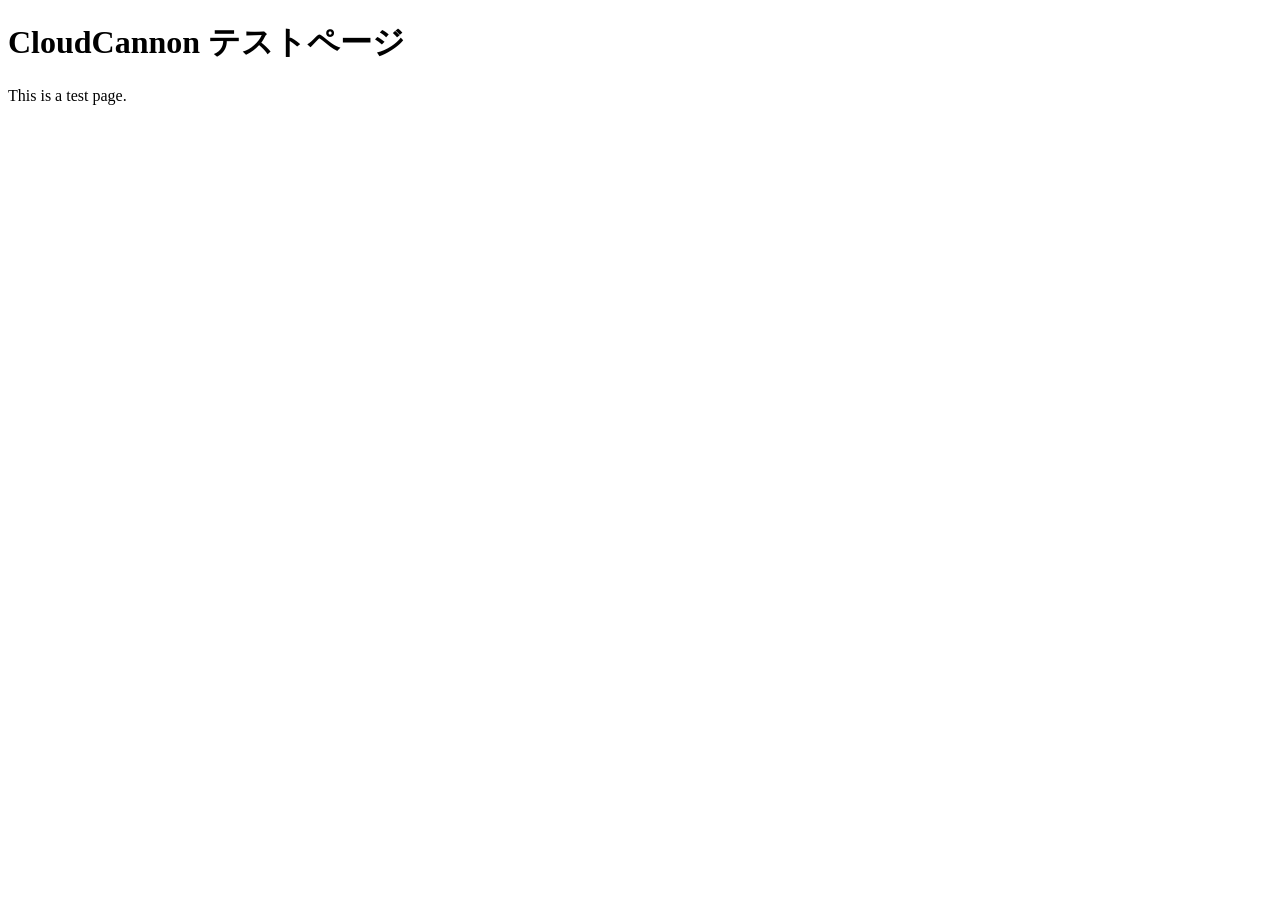
==== index.html @ cd589767 "Update index.html" ====
<!doctype html>
<html lang="ja">
<head>
  <meta charset="utf-8">
  <meta name="viewport" content="width=device-width, initial-scale=1">
  <title>CloudCannon Test</title>
</head>
<body>
  <h1>CloudCannon テストページ</h1>
  <p>This is a test page.</p>
</body>
</html>
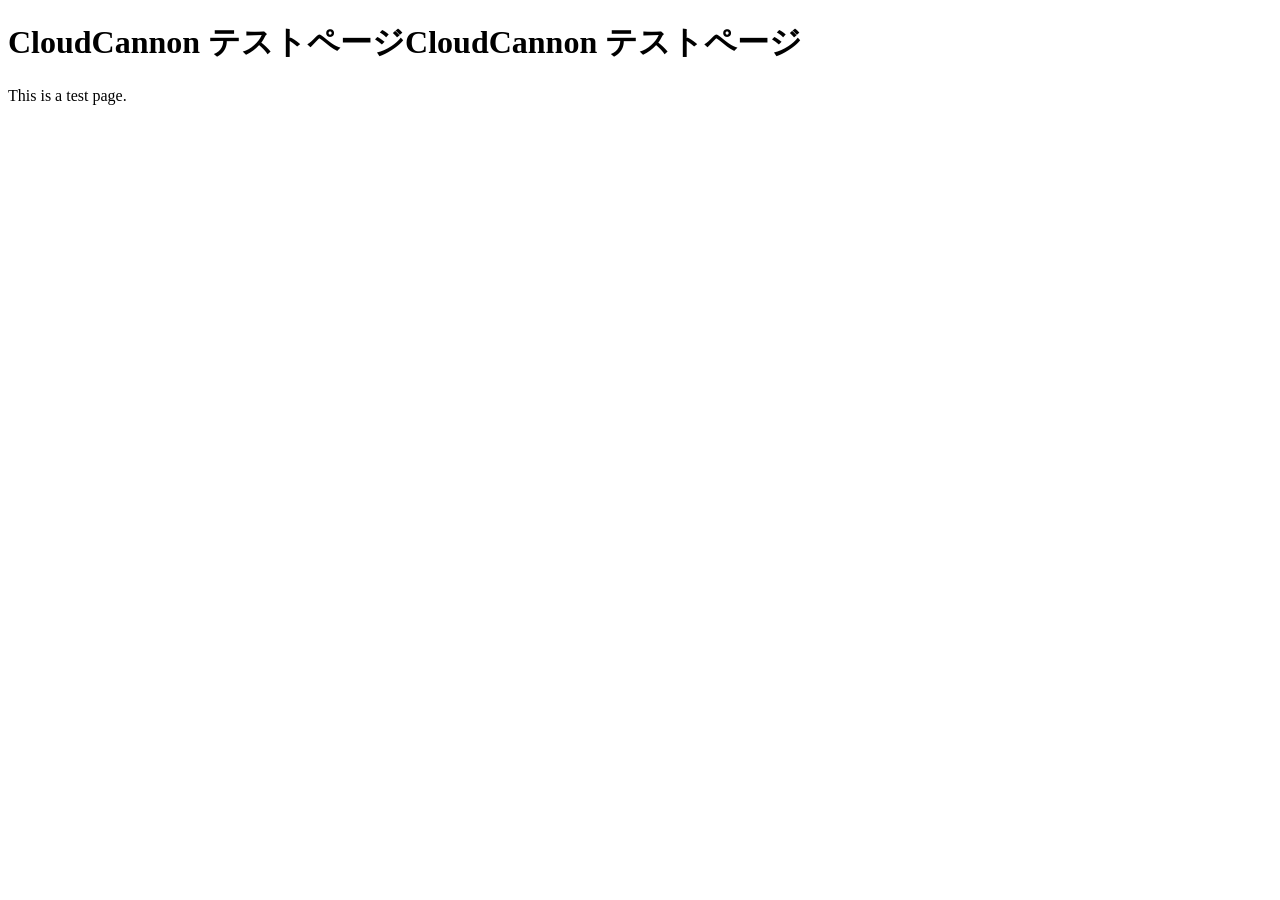
==== commit 51338640: "Updated 1 file via CloudCannon." ====
--- a/index.html
+++ b/index.html
@@ -6,7 +6,18 @@
   <title>CloudCannon Test</title>
 </head>
 <body>
-  <h1>CloudCannon テストページ</h1>
-  <p>This is a test page.</p>
+  <h1
+    data-editable="source"
+    data-path="/index.html"
+    data-key="title">
+    CloudCannon テストページCloudCannon テストページ
+  </h1>
+
+  <p
+    data-editable="source"
+    data-path="/index.html"
+    data-key="intro">
+    This is a test page.
+  </p>
 </body>
 </html>
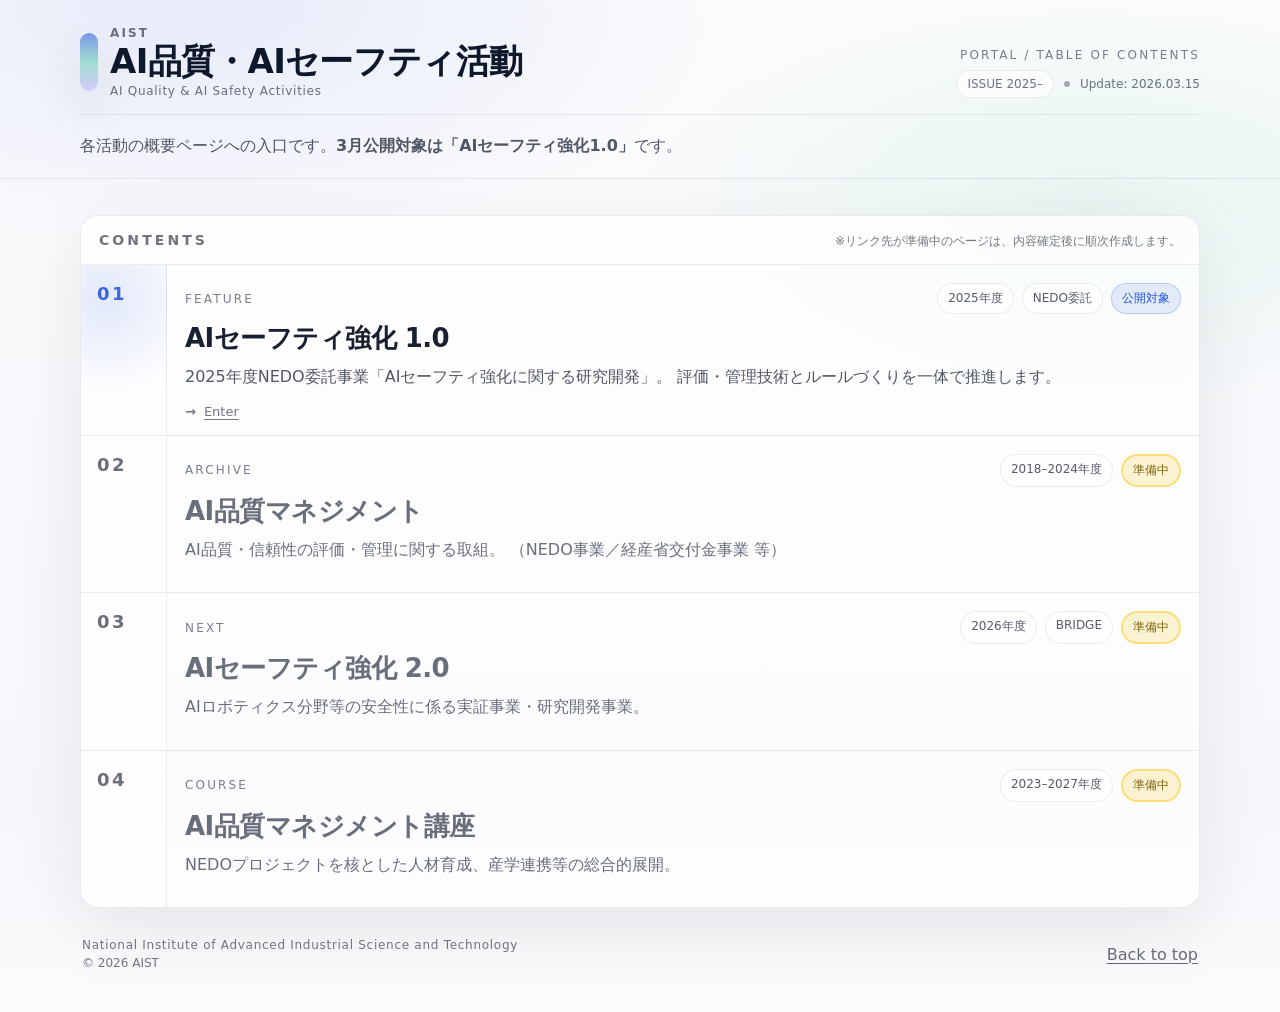
==== commit 66226e60: "Add files via upload" ====
--- a/index.html
+++ b/index.html
@@ -1,23 +1,173 @@
 <!doctype html>
 <html lang="ja">
 <head>
-  <meta charset="utf-8">
-  <meta name="viewport" content="width=device-width, initial-scale=1">
-  <title>CloudCannon Test</title>
+  <meta charset="utf-8" />
+  <meta name="viewport" content="width=device-width,initial-scale=1" />
+  <title>産総研 AI品質・AIセーフティ活動</title>
+  <meta name="description" content="産総研のAI品質・AIセーフティ活動 ポータル（目次）" />
+  <link rel="stylesheet" href="assets/css/portal.css" />
 </head>
-<body>
-  <h1
-    data-editable="source"
-    data-path="/index.html"
-    data-key="title">
-    CloudCannon テストページCloudCannon テストページ
-  </h1>
 
-  <p
-    data-editable="source"
-    data-path="/index.html"
-    data-key="intro">
-    This is a test page.
-  </p>
+<body class="portal">
+  <header class="portal-header" id="top">
+    <div class="portal-container">
+      <div class="mast">
+        <div class="mast-left">
+          <div class="mast-mark" aria-hidden="true"></div>
+          <div class="mast-text">
+            <div class="mast-org editable">AIST</div>
+            <div class="mast-title editable">AI品質・AIセーフティ活動</div>
+            <div class="mast-sub editable">AI Quality &amp; AI Safety Activities</div>
+          </div>
+        </div>
+
+        <div class="mast-right">
+          <div class="issue">
+            <div class="issue-kicker editable">PORTAL / TABLE OF CONTENTS</div>
+            <div class="issue-meta">
+              <span class="issue-pill editable">ISSUE 2025–</span>
+              <span class="issue-dot" aria-hidden="true"></span>
+              <span class="issue-date editable">Update: <time datetime="2026-03-15">2026.03.15</time></span>
+            </div>
+          </div>
+        </div>
+      </div>
+
+      <div class="lead">
+        <p class="lead-text editable">
+          各活動の概要ページへの入口です。<strong>3月公開対象は「AIセーフティ強化1.0」</strong>です。
+        </p>
+      </div>
+    </div>
+  </header>
+
+  <main class="portal-main">
+    <div class="portal-container">
+      <section class="toc" aria-label="目次">
+        <div class="toc-head">
+          <h1 class="toc-title editable">CONTENTS</h1>
+          <div class="toc-note editable">※リンク先が準備中のページは、内容確定後に順次作成します。</div>
+        </div>
+
+        <!-- FEATURE（公開対象） -->
+        <article class="toc-item toc-feature">
+          <a class="toc-link" href="aisafety1/index.html" target="_blank">
+            <div class="toc-no">01</div>
+            <div class="toc-body">
+              <div class="toc-topline">
+                <div class="toc-label editable">FEATURE</div>
+                <div class="toc-tags">
+                  <span class="tag editable">2025年度</span>
+                  <span class="tag editable">NEDO委託</span>
+                  <span class="tag is-live editable">公開対象</span>
+                </div>
+              </div>
+
+              <h2 class="toc-h editable">AIセーフティ強化 1.0</h2>
+              <p class="toc-desc editable">
+                2025年度NEDO委託事業「AIセーフティ強化に関する研究開発」。
+                評価・管理技術とルールづくりを一体で推進します。
+              </p>
+
+              <div class="toc-foot">
+                <span class="toc-arrow" aria-hidden="true">→</span>
+                <span class="toc-cta editable">Enter</span>
+              </div>
+            </div>
+          </a>
+        </article>
+
+        <!-- 以降：準備中 -->
+        <article class="toc-item">
+          <!-- <a class="toc-link is-soon" href="aiqm/index.html" target="_blank"> -->
+          <div class="toc-link is-soon" aria-disabled="true">
+            <div class="toc-no">02</div>
+            <div class="toc-body">
+              <div class="toc-topline">
+                <div class="toc-label editable">ARCHIVE</div>
+                <div class="toc-tags">
+                  <span class="tag editable">2018–2024年度</span>
+                  <span class="tag is-soon editable">準備中</span>
+                </div>
+              </div>
+
+              <h2 class="toc-h editable">AI品質マネジメント</h2>
+              <p class="toc-desc editable">
+                AI品質・信頼性の評価・管理に関する取組。
+                （NEDO事業／経産省交付金事業 等）
+              </p>
+
+              <div class="toc-foot">
+                <!--<span class="toc-cta is-soon">準備中</span>-->
+              </div>
+            </div>
+          </div>
+          <!-- </a> -->
+        </article>
+
+        <article class="toc-item">
+          <!-- <a class="toc-link is-soon" href="aisafety2/index.html" target="_blank"> -->
+          <div class="toc-link is-soon" aria-disabled="true">
+            <div class="toc-no">03</div>
+            <div class="toc-body">
+              <div class="toc-topline">
+                <div class="toc-label editable">NEXT</div>
+                <div class="toc-tags">
+                  <span class="tag editable">2026年度</span>
+                  <span class="tag editable">BRIDGE</span>
+                  <span class="tag is-soon editable">準備中</span>
+                </div>
+              </div>
+
+              <h2 class="toc-h editable">AIセーフティ強化 2.0</h2>
+              <p class="toc-desc editable">
+                AIロボティクス分野等の安全性に係る実証事業・研究開発事業。
+              </p>
+
+              <div class="toc-foot">
+                <!--<span class="toc-cta is-soon">準備中</span>-->
+              </div>
+            </div>
+          </div>
+          <!-- </a> -->
+        </article>
+
+        <article class="toc-item">
+          <!-- <a class="toc-link is-soon" href="aiqm-course/index.html" target="_blank"> -->
+          <div class="toc-link is-soon" aria-disabled="true">
+            <div class="toc-no">04</div>
+            <div class="toc-body">
+              <div class="toc-topline">
+                <div class="toc-label editable">COURSE</div>
+                <div class="toc-tags">
+                  <span class="tag editable">2023–2027年度</span>
+                  <span class="tag is-soon editable">準備中</span>
+                </div>
+              </div>
+
+              <h2 class="toc-h editable">AI品質マネジメント講座</h2>
+              <p class="toc-desc editable">
+                NEDOプロジェクトを核とした人材育成、産学連携等の総合的展開。
+              </p>
+
+              <div class="toc-foot">
+                <!--<span class="toc-cta is-soon">準備中</span>-->
+              </div>
+            </div>
+          </div>
+          <!-- </a> -->
+        </article>
+
+      </section>
+
+      <footer class="portal-footer">
+        <div class="footer-left">
+          <div class="footer-title editable">National Institute of Advanced Industrial Science and Technology</div>
+          <div class="footer-sub editable">© 2026 AIST</div>
+        </div>
+        <a class="footer-top editable" href="#top">Back to top</a>
+      </footer>
+    </div>
+  </main>
 </body>
-</html>
+</html>
--- a/assets/css/portal.css
+++ b/assets/css/portal.css
@@ -0,0 +1,364 @@
+:root{
+  --bg:#fbfbfd;
+  --paper:#ffffff;
+  --ink:#0f172a;
+  --muted:rgba(15,23,42,.70);
+  --line:rgba(15,23,42,.14);
+  --hair:rgba(15,23,42,.08);
+  --shadow: 0 22px 70px rgba(2,6,23,.08);
+
+  --accent:#1d4ed8;         /* feature accent */
+  --accent2:rgba(29,78,216,.12);
+  --soon:rgba(15,23,42,.42);
+
+  --w: 1120px;
+}
+
+*{ box-sizing:border-box; }
+html{ scroll-behavior:smooth; }
+body{
+  margin:0;
+  font-family: system-ui, -apple-system, "Noto Sans JP", sans-serif;
+  color: var(--ink);
+  background:
+    radial-gradient(900px 420px at 15% 0%, rgba(29,78,216,.09), transparent 60%),
+    radial-gradient(760px 380px at 85% 20%, rgba(16,185,129,.08), transparent 60%),
+    linear-gradient(180deg, #fbfbfd, #f6f7fb 80%, #fbfbfd);
+}
+
+.portal-container{
+  width: min(var(--w), calc(100% - 40px));
+  margin-inline:auto;
+}
+
+.portal-header{
+  padding: 26px 0 18px;
+  border-bottom: 1px solid var(--hair);
+}
+
+.mast{
+  display:flex;
+  align-items:flex-end;
+  justify-content:space-between;
+  gap: 18px;
+}
+
+.mast-left{
+  display:flex;
+  align-items:center;
+  gap: 12px;
+}
+
+.mast-mark{
+  width: 18px;
+  height: 58px;
+  border-radius: 10px;
+  background: linear-gradient(180deg, rgba(29,78,216,.55), rgba(16,185,129,.35), rgba(139,92,246,.25));
+  box-shadow: 0 18px 45px rgba(2,6,23,.12);
+}
+
+.mast-org{
+  font-weight: 800;
+  letter-spacing:.18em;
+  font-size: 12px;
+  color: rgba(15,23,42,.60);
+}
+
+.mast-title{
+  font-weight: 900;
+  font-size: clamp(22px, 2.8vw, 34px);
+  letter-spacing: -.02em;
+  line-height: 1.05;
+  margin-top: 4px;
+}
+
+.mast-sub{
+  margin-top: 4px;
+  font-size: 12px;
+  color: rgba(15,23,42,.60);
+  letter-spacing:.06em;
+}
+
+.issue{
+  text-align:right;
+}
+.issue-kicker{
+  font-size: 12px;
+  letter-spacing:.18em;
+  color: rgba(15,23,42,.55);
+}
+.issue-meta{
+  margin-top: 8px;
+  display:flex;
+  align-items:center;
+  justify-content:flex-end;
+  gap: 10px;
+  color: rgba(15,23,42,.60);
+  font-size: 12px;
+}
+.issue-pill{
+  border:1px solid var(--hair);
+  padding: 6px 10px;
+  border-radius: 999px;
+  background: rgba(255,255,255,.65);
+}
+.issue-dot{
+  width:6px; height:6px;
+  border-radius:999px;
+  background: rgba(15,23,42,.35);
+}
+
+.lead{
+  margin-top: 16px;
+  padding-top: 16px;
+  border-top: 1px solid var(--hair);
+}
+.lead-text{
+  margin:0;
+  color: rgba(15,23,42,.72);
+  line-height: 1.85;
+  max-width: 88ch;
+}
+
+.portal-main{
+  padding: 18px 0 42px;
+}
+
+.toc{
+  margin-top: 18px;
+  background: rgba(255,255,255,.65);
+  border: 1px solid var(--hair);
+  border-radius: 18px;
+  box-shadow: var(--shadow);
+  overflow:hidden;
+}
+
+.toc-head{
+  display:flex;
+  align-items:baseline;
+  justify-content:space-between;
+  gap: 14px;
+  padding: 16px 18px 14px;
+  border-bottom: 1px solid var(--hair);
+  background: rgba(255,255,255,.55);
+}
+.toc-title{
+  margin:0;
+  letter-spacing:.22em;
+  font-size: 14px;
+  text-transform: uppercase;
+  color: rgba(15,23,42,.60);
+}
+.toc-note{
+  font-size: 12px;
+  color: rgba(15,23,42,.58);
+}
+
+.toc-item{
+  border-top: 1px solid var(--hair);
+}
+.toc-item:first-of-type{ border-top:none; }
+
+.toc-link{
+  display:grid;
+  grid-template-columns: 86px 1fr;
+  gap: 0;
+  text-decoration:none;
+  color: inherit;
+}
+
+.toc-no{
+  padding: 18px 16px;
+  border-right: 1px solid var(--hair);
+  background: rgba(255,255,255,.40);
+  font-weight: 900;
+  font-size: 18px;
+  letter-spacing:.14em;
+  color: rgba(15,23,42,.55);
+}
+
+.toc-body{
+  padding: 18px 18px 16px;
+}
+
+.toc-topline{
+  display:flex;
+  align-items:center;
+  justify-content:space-between;
+  gap: 12px;
+  flex-wrap:wrap;
+}
+
+.toc-label{
+  font-size: 12px;
+  letter-spacing:.18em;
+  text-transform: uppercase;
+  color: rgba(15,23,42,.55);
+}
+
+.toc-tags{
+  display:flex;
+  gap: 8px;
+  flex-wrap:wrap;
+}
+
+.tag{
+  font-size: 12px;
+  padding: 6px 10px;
+  border-radius: 999px;
+  border: 1px solid var(--hair);
+  background: rgba(255,255,255,.65);
+  color: rgba(15,23,42,.70);
+}
+
+.tag.is-live{
+  border-color: rgba(29,78,216,.22);
+  background: rgba(29,78,216,.10);
+  color: rgba(29,78,216,.95);
+}
+
+.tag.is-soon{
+  border-style: dashed;
+  color: rgba(15,23,42,.52);
+}
+
+.toc-h{
+  margin: 10px 0 8px;
+  font-size: clamp(18px, 2.4vw, 26px);
+  letter-spacing: -.02em;
+  line-height: 1.15;
+}
+
+.toc-desc{
+  margin:0;
+  color: rgba(15,23,42,.72);
+  line-height: 1.85;
+  max-width: 90ch;
+}
+
+.toc-foot{
+  margin-top: 12px;
+  display:flex;
+  align-items:center;
+  gap: 8px;
+  color: rgba(15,23,42,.58);
+  font-size: 13px;
+}
+.toc-arrow{
+  font-weight: 900;
+}
+.toc-cta{
+  text-decoration: underline;
+  text-underline-offset: 3px;
+}
+
+/* FEATUREだけ、ほんの少し強調 */
+.toc-feature .toc-no{
+  color: rgba(29,78,216,.85);
+  background:
+    radial-gradient(140px 140px at 30% 20%, var(--accent2), transparent 70%),
+    rgba(255,255,255,.45);
+}
+.toc-feature .toc-h{
+  color: rgba(15,23,42,.96);
+}
+.toc-feature .toc-link:hover{
+  background: rgba(255,255,255,.75);
+}
+
+/* 準備中は少し落とす */
+.toc-link.is-soon .toc-no,
+.toc-link.is-soon .toc-h,
+.toc-link.is-soon .toc-desc{
+  color: rgba(15,23,42,.62);
+}
+.toc-link.is-soon:hover{
+  background: rgba(255,255,255,.68);
+}
+
+/* Footer */
+.portal-footer{
+  margin-top: 18px;
+  display:flex;
+  align-items:center;
+  justify-content:space-between;
+  gap: 12px;
+  padding: 12px 2px 0;
+  color: rgba(15,23,42,.58);
+}
+.footer-title{
+  font-size: 12px;
+  letter-spacing:.06em;
+}
+.footer-sub{
+  margin-top: 4px;
+  font-size: 12px;
+}
+.footer-top{
+  color: rgba(15,23,42,.62);
+  text-decoration: underline;
+  text-underline-offset: 3px;
+}
+
+/* Responsive */
+@media (max-width: 860px){
+  .mast{ flex-direction:column; align-items:flex-start; }
+  .issue{ text-align:left; }
+  .issue-meta{ justify-content:flex-start; }
+  .toc-link{ grid-template-columns: 72px 1fr; }
+  .toc-no{ padding: 16px 14px; }
+}
+
+@media (max-width: 520px){
+  .toc-link{ grid-template-columns: 1fr; }
+  .toc-no{
+    border-right: none;
+    border-bottom: 1px solid var(--hair);
+    display:flex;
+    align-items:center;
+    justify-content:flex-start;
+    gap: 10px;
+  }
+}
+/* ---- Coming soon emphasis ---- */
+.toc-link.is-soon{
+  cursor: default;
+}
+
+.toc-link.is-soon .toc-cta.is-soon{
+  display: inline-block;
+  padding: 6px 12px;
+  border-radius: 999px;
+  border: 1px solid rgba(11,18,32,.18);
+  font-weight: 800;
+  letter-spacing: .02em;
+}
+
+.toc-link.is-soon .tag.is-soon{
+  font-weight: normal;
+  border-width: 2px;
+}
+/* ---- Coming soon (yellow tone) ---- */
+.toc-link.is-soon{
+  cursor: default;
+}
+
+/* 「準備中」タグ（小さいバッジ） */
+.tag.is-soon{
+  background: rgba(245, 198, 10, .18);   /* 薄い黄 */
+  border: 1px solid rgba(245, 198, 10, .45);
+  color: rgba(120, 90, 0, .95);          /* 黄土 */
+  font-weight: 800;
+}
+
+/* 下部の「準備中」表示（CTA） */
+.toc-cta.is-soon{
+  display: inline-block;
+  padding: 6px 12px;
+  border-radius: 999px;
+  background: rgba(245, 198, 10, .14);
+  border: 2px solid rgba(245, 198, 10, .55);
+  color: rgba(120, 90, 0, .95);
+  font-weight: 900;
+  letter-spacing: .02em;
+}
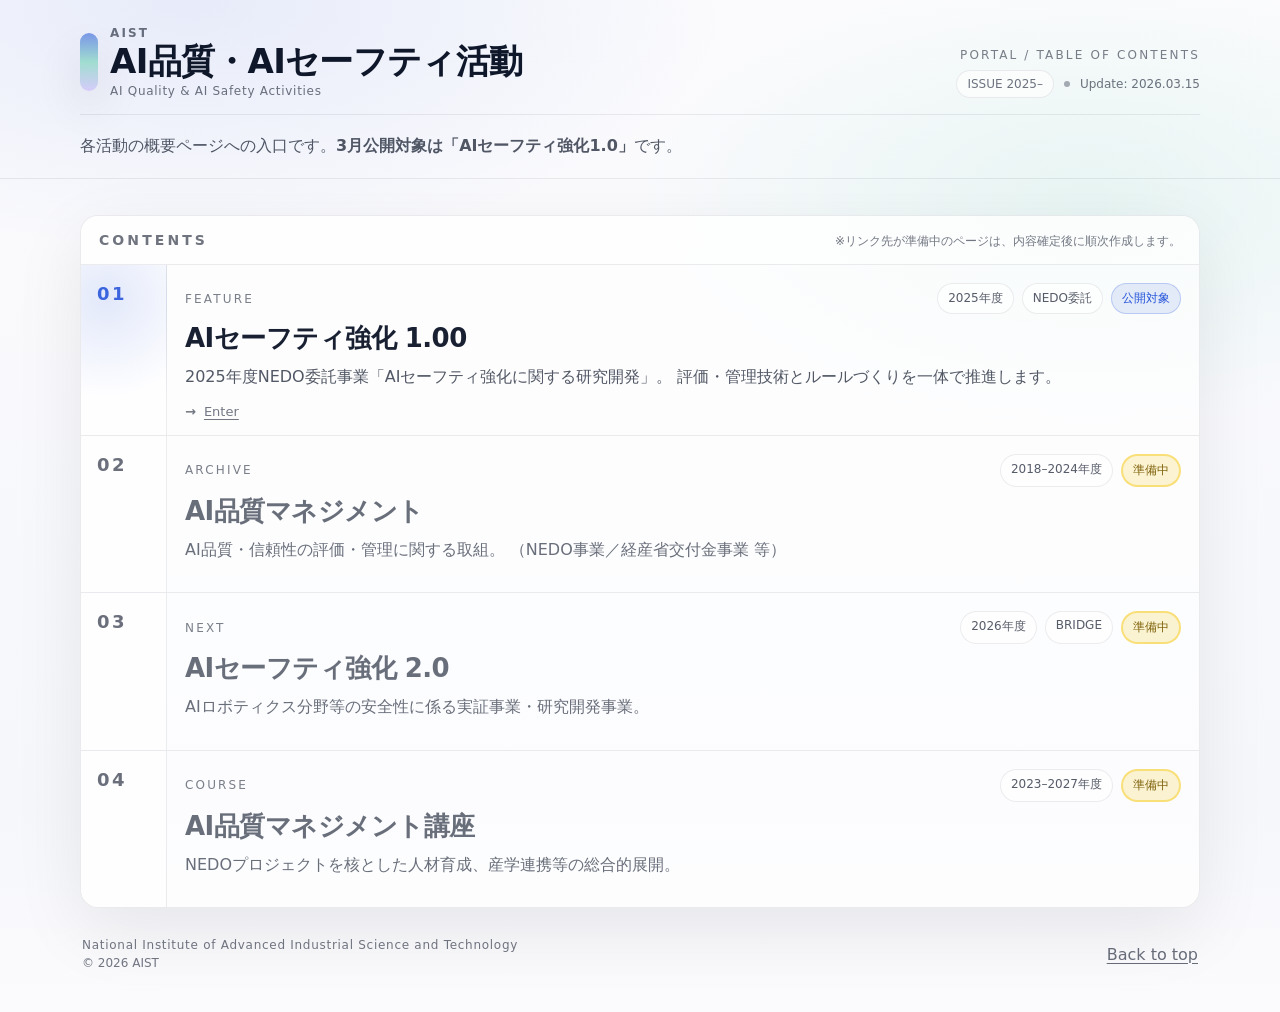
==== commit 711b5509: "Updated 1 file via CloudCannon." ====
--- a/index.html
+++ b/index.html
@@ -1,4 +1,4 @@
-<!doctype html>
+<!DOCTYPE html>
 <html lang="ja">
 <head>
   <meta charset="utf-8" />
@@ -63,7 +63,9 @@
                 </div>
               </div>
 
-              <h2 class="toc-h editable">AIセーフティ強化 1.0</h2>
+              <h2 class="toc-h editable">
+                AIセーフティ強化 1.00
+              </h2>
               <p class="toc-desc editable">
                 2025年度NEDO委託事業「AIセーフティ強化に関する研究開発」。
                 評価・管理技術とルールづくりを一体で推進します。
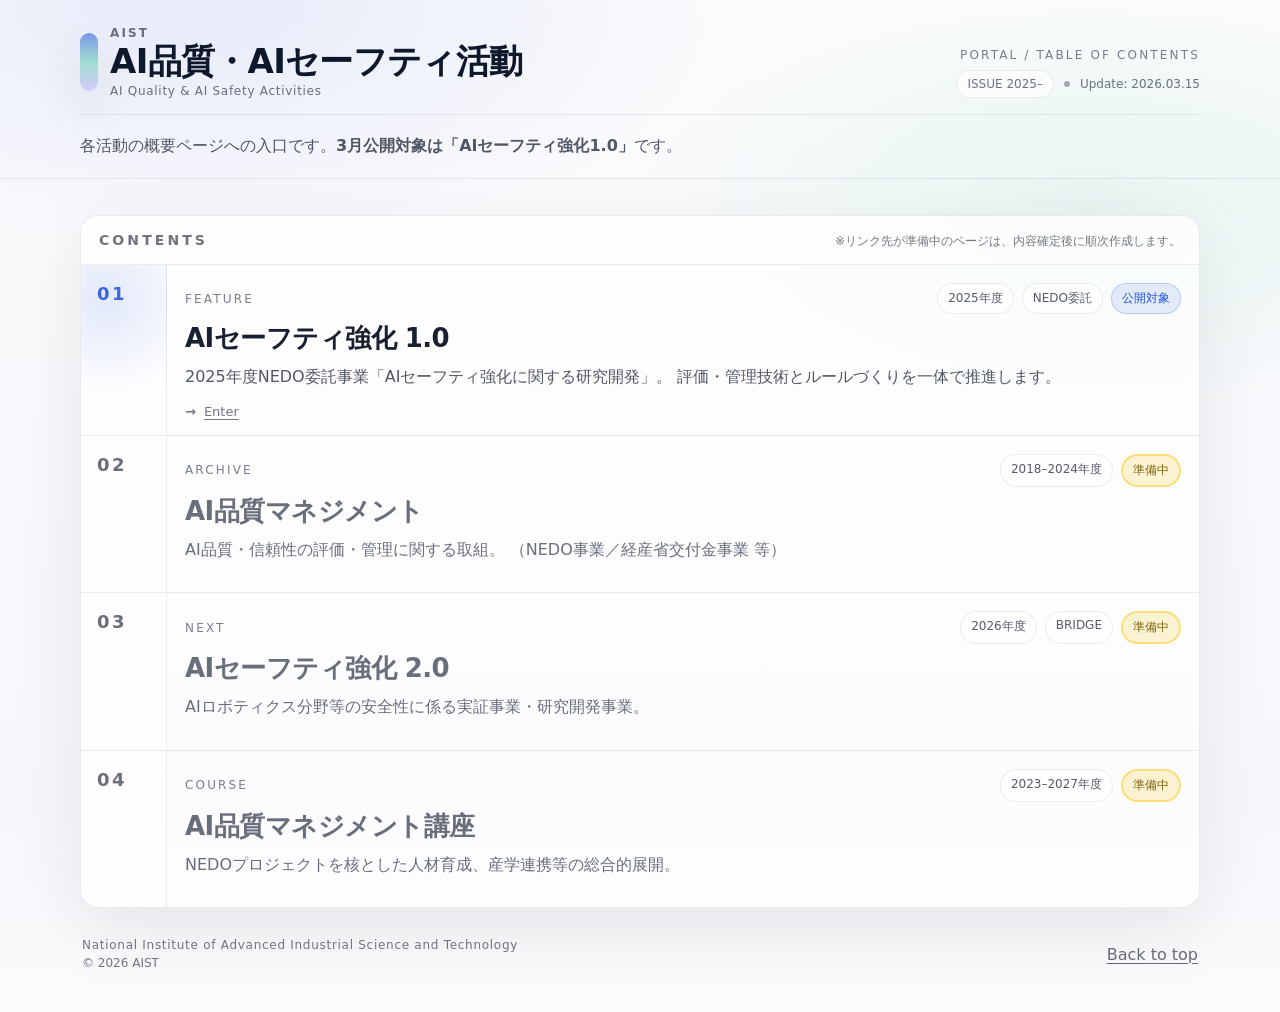
==== commit a8d0b16f: "Updated 1 file via CloudCannon." ====
--- a/index.html
+++ b/index.html
@@ -64,7 +64,7 @@
               </div>
 
               <h2 class="toc-h editable">
-                AIセーフティ強化 1.00
+                AIセーフティ強化 1.0
               </h2>
               <p class="toc-desc editable">
                 2025年度NEDO委託事業「AIセーフティ強化に関する研究開発」。
